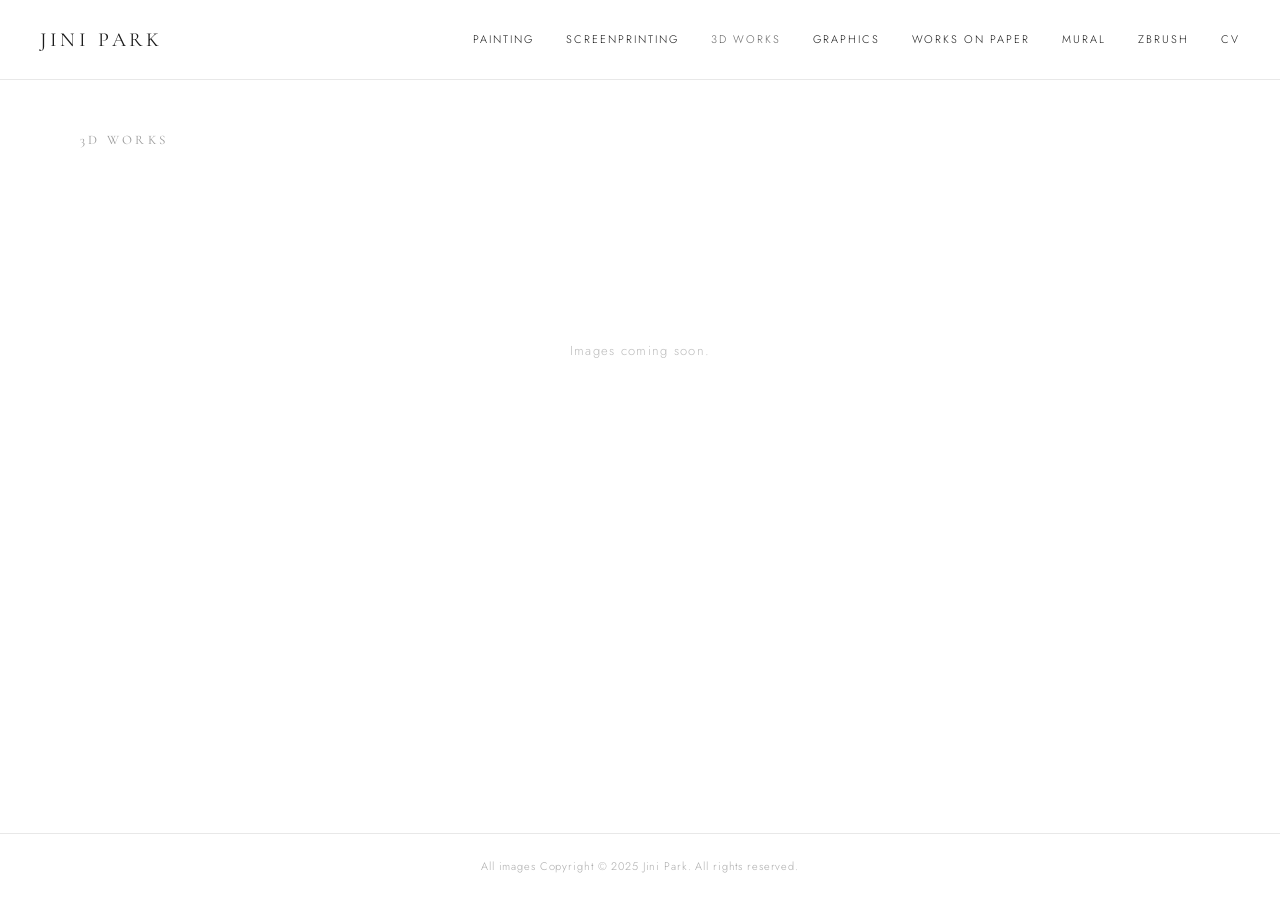
==== 3d.html @ a68b7911 "Add files via upload" ====
<!DOCTYPE html>
<html lang="en">
<head>
  <meta charset="UTF-8" />
  <meta name="viewport" content="width=device-width, initial-scale=1.0" />
  <title>3D Works | Jini Park</title>
  <link rel="stylesheet" href="css/style.css" />
</head>
<body>

  <header>
    <a class="site-logo" href="index.html">Jini Park</a>

    <button class="nav-toggle" aria-label="Toggle navigation" aria-expanded="false">
      <span></span><span></span><span></span>
    </button>

    <nav>
      <a href="paint.html">Painting</a>
      <a href="screenprint.html">Screenprinting</a>
      <a href="3d.html">3D Works</a>
      <a href="digital.html">Graphics</a>
      <a href="draw.html">Works on Paper</a>
      <a href="mural.html">Mural</a>
      <a href="zbrush.html">Zbrush</a>
      <a href="about.html">CV</a>
    </nav>
  </header>

  <main>
    <p class="page-title">3D Works</p>

    <div class="gallery-grid">
      <!-- Add 3D work images here -->
      <!-- Example:
      <div class="gallery-item">
        <img src="images/3d/work-title.jpg" alt="Work Title" loading="lazy" />
        <p class="gallery-item__caption">Work Title</p>
      </div>
      -->
    </div>

    <p class="gallery-placeholder">Images coming soon.</p>
  </main>

  <!-- Lightbox -->
  <div class="lightbox" role="dialog" aria-modal="true" aria-label="Image viewer">
    <button class="lightbox__close" aria-label="Close">&times;</button>
    <button class="lightbox__prev" aria-label="Previous">&#8592;</button>
    <div class="lightbox__inner">
      <img class="lightbox__img" src="" alt="" />
      <p class="lightbox__caption"></p>
    </div>
    <button class="lightbox__next" aria-label="Next">&#8594;</button>
  </div>

  <footer>
    <p>All images Copyright &copy; 2025 Jini Park. All rights reserved.</p>
  </footer>

  <script src="js/main.js"></script>
</body>
</html>
---- css/style.css ----
/* ─────────────────────────────────────────
   Jini Park – Portfolio Site
   ───────────────────────────────────────── */

@import url('https://fonts.googleapis.com/css2?family=Cormorant+Garamond:wght@300;400;500&family=Jost:wght@200;300;400&display=swap');

*, *::before, *::after {
  box-sizing: border-box;
  margin: 0;
  padding: 0;
}

:root {
  --bg: #ffffff;
  --text: #1a1a1a;
  --nav-text: #1a1a1a;
  --nav-hover: #666666;
  --accent: #1a1a1a;
  --font-heading: 'Cormorant Garamond', Georgia, serif;
  --font-body: 'Jost', Helvetica, Arial, sans-serif;
  --nav-height: 80px;
}

html {
  scroll-behavior: smooth;
}

body {
  background-color: var(--bg);
  color: var(--text);
  font-family: var(--font-body);
  font-weight: 300;
  font-size: 14px;
  line-height: 1.6;
  min-height: 100vh;
  display: flex;
  flex-direction: column;
}

/* ── Header / Nav ── */
header {
  position: sticky;
  top: 0;
  z-index: 100;
  background: var(--bg);
  border-bottom: 1px solid #e8e8e8;
  height: var(--nav-height);
  display: flex;
  align-items: center;
  justify-content: space-between;
  padding: 0 40px;
}

.site-logo {
  font-family: var(--font-heading);
  font-size: 20px;
  font-weight: 400;
  letter-spacing: 0.18em;
  text-transform: uppercase;
  color: var(--text);
  text-decoration: none;
  white-space: nowrap;
}

nav {
  display: flex;
  align-items: center;
  gap: 32px;
}

nav a {
  font-family: var(--font-body);
  font-size: 11px;
  font-weight: 300;
  letter-spacing: 0.18em;
  text-transform: uppercase;
  color: var(--nav-text);
  text-decoration: none;
  transition: color 0.2s;
  white-space: nowrap;
}

nav a:hover,
nav a.active {
  color: var(--nav-hover);
}

/* hamburger — mobile */
.nav-toggle {
  display: none;
  flex-direction: column;
  gap: 5px;
  cursor: pointer;
  background: none;
  border: none;
  padding: 4px;
}
.nav-toggle span {
  display: block;
  width: 24px;
  height: 1px;
  background: var(--text);
  transition: all 0.3s;
}
.nav-toggle.open span:nth-child(1) { transform: rotate(45deg) translate(4px, 4px); }
.nav-toggle.open span:nth-child(2) { opacity: 0; }
.nav-toggle.open span:nth-child(3) { transform: rotate(-45deg) translate(4px, -4px); }

/* ── Main ── */
main {
  flex: 1;
}

/* ── Homepage ── */
.home-intro {
  display: flex;
  align-items: flex-start;
  gap: 40px;
  padding: 60px 40px 40px;
  max-width: 1100px;
  margin: 0 auto;
}

.home-intro__photo {
  flex-shrink: 0;
  width: 160px;
}

.home-intro__photo img {
  width: 100%;
  display: block;
}

.home-intro__text {
  padding-top: 8px;
}

.home-intro__text h1 {
  font-family: var(--font-heading);
  font-size: 36px;
  font-weight: 300;
  letter-spacing: 0.12em;
  text-transform: uppercase;
  margin-bottom: 16px;
}

.home-intro__text p {
  font-size: 13px;
  font-weight: 300;
  color: #555;
  line-height: 1.8;
  max-width: 520px;
}

/* ── Featured Works (homepage) ── */
.featured-works {
  padding: 20px 40px 80px;
  max-width: 1100px;
  margin: 0 auto;
}

.featured-works__heading {
  font-family: var(--font-body);
  font-size: 10px;
  letter-spacing: 0.22em;
  text-transform: uppercase;
  color: #999;
  margin-bottom: 32px;
}

.featured-work {
  margin-bottom: 60px;
}

.featured-work img {
  width: 100%;
  max-width: 978px;
  display: block;
}

.featured-work__caption {
  margin-top: 12px;
  font-size: 12px;
  font-weight: 300;
  letter-spacing: 0.08em;
  color: #555;
  font-style: italic;
}

/* ── Gallery pages ── */
.page-title {
  padding: 50px 40px 30px;
  font-family: var(--font-heading);
  font-size: 13px;
  font-weight: 400;
  letter-spacing: 0.25em;
  text-transform: uppercase;
  color: #999;
  max-width: 1200px;
  margin: 0 auto;
}

.gallery-grid {
  column-count: 2;
  column-gap: 16px;
  padding: 0 40px 80px;
  max-width: 1200px;
  margin: 0 auto;
}

.gallery-grid--single {
  column-count: 1;
}

.gallery-item {
  break-inside: avoid;
  margin-bottom: 16px;
  overflow: hidden;
  cursor: pointer;
}

.gallery-item img {
  width: 100%;
  display: block;
  transition: opacity 0.3s;
}

.gallery-item:hover img {
  opacity: 0.88;
}

.gallery-item__caption {
  padding: 8px 0 0;
  font-size: 11px;
  letter-spacing: 0.06em;
  color: #888;
  font-style: italic;
}

/* placeholder for empty galleries */
.gallery-placeholder {
  padding: 80px 40px;
  text-align: center;
  color: #bbb;
  font-size: 13px;
  letter-spacing: 0.1em;
}

/* ── Lightbox ── */
.lightbox {
  display: none;
  position: fixed;
  inset: 0;
  background: rgba(0,0,0,0.92);
  z-index: 1000;
  align-items: center;
  justify-content: center;
}

.lightbox.open {
  display: flex;
}

.lightbox__inner {
  position: relative;
  max-width: 90vw;
  max-height: 90vh;
  display: flex;
  flex-direction: column;
  align-items: center;
}

.lightbox__img {
  max-width: 90vw;
  max-height: 85vh;
  object-fit: contain;
  display: block;
}

.lightbox__caption {
  margin-top: 12px;
  color: #ccc;
  font-size: 12px;
  letter-spacing: 0.08em;
  font-style: italic;
}

.lightbox__close {
  position: fixed;
  top: 24px;
  right: 28px;
  background: none;
  border: none;
  color: #fff;
  font-size: 28px;
  cursor: pointer;
  line-height: 1;
  opacity: 0.8;
  transition: opacity 0.2s;
}
.lightbox__close:hover { opacity: 1; }

.lightbox__prev,
.lightbox__next {
  position: fixed;
  top: 50%;
  transform: translateY(-50%);
  background: none;
  border: none;
  color: #fff;
  font-size: 32px;
  cursor: pointer;
  opacity: 0.6;
  transition: opacity 0.2s;
  padding: 16px;
}
.lightbox__prev:hover,
.lightbox__next:hover { opacity: 1; }
.lightbox__prev { left: 20px; }
.lightbox__next { right: 20px; }

/* ── CV / About ── */
.cv-wrapper {
  max-width: 760px;
  margin: 0 auto;
  padding: 50px 40px 100px;
}

.cv-photo {
  width: 160px;
  margin-bottom: 40px;
}

.cv-photo img {
  width: 100%;
  display: block;
}

.cv-name {
  font-family: var(--font-heading);
  font-size: 32px;
  font-weight: 300;
  letter-spacing: 0.15em;
  text-transform: uppercase;
  margin-bottom: 8px;
}

.cv-subtitle {
  font-size: 11px;
  letter-spacing: 0.2em;
  text-transform: uppercase;
  color: #999;
  margin-bottom: 40px;
}

.cv-statement {
  font-size: 14px;
  line-height: 1.9;
  color: #333;
  margin-bottom: 60px;
  border-left: 2px solid #e0e0e0;
  padding-left: 20px;
  font-style: italic;
}

.cv-section {
  margin-bottom: 48px;
}

.cv-section__title {
  font-family: var(--font-body);
  font-size: 10px;
  letter-spacing: 0.3em;
  text-transform: uppercase;
  color: #999;
  margin-bottom: 20px;
  padding-bottom: 8px;
  border-bottom: 1px solid #eee;
}

.cv-entry {
  margin-bottom: 18px;
}

.cv-entry__year {
  font-size: 11px;
  color: #999;
  margin-bottom: 3px;
  letter-spacing: 0.05em;
}

.cv-entry__title {
  font-size: 13px;
  font-weight: 400;
  color: #1a1a1a;
  margin-bottom: 2px;
}

.cv-entry__detail {
  font-size: 12px;
  color: #666;
}

/* ── Footer ── */
footer {
  border-top: 1px solid #e8e8e8;
  padding: 24px 40px;
  text-align: center;
  font-size: 11px;
  letter-spacing: 0.08em;
  color: #aaa;
}

/* ── Mobile Nav Drawer ── */
@media (max-width: 860px) {
  header { padding: 0 24px; }

  .nav-toggle { display: flex; }

  nav {
    display: none;
    position: fixed;
    top: var(--nav-height);
    left: 0;
    right: 0;
    background: var(--bg);
    flex-direction: column;
    align-items: flex-start;
    gap: 0;
    padding: 16px 24px 24px;
    border-bottom: 1px solid #e8e8e8;
    box-shadow: 0 4px 12px rgba(0,0,0,0.06);
  }

  nav.open { display: flex; }

  nav a {
    padding: 12px 0;
    width: 100%;
    border-bottom: 1px solid #f0f0f0;
    font-size: 12px;
  }

  nav a:last-child { border-bottom: none; }
}

@media (max-width: 768px) {
  .home-intro {
    flex-direction: column;
    padding: 40px 24px 20px;
  }

  .featured-works { padding: 20px 24px 60px; }

  .gallery-grid {
    column-count: 1;
    padding: 0 24px 60px;
  }

  .page-title { padding: 40px 24px 24px; }

  .cv-wrapper { padding: 40px 24px 80px; }

  footer { padding: 20px 24px; }
}
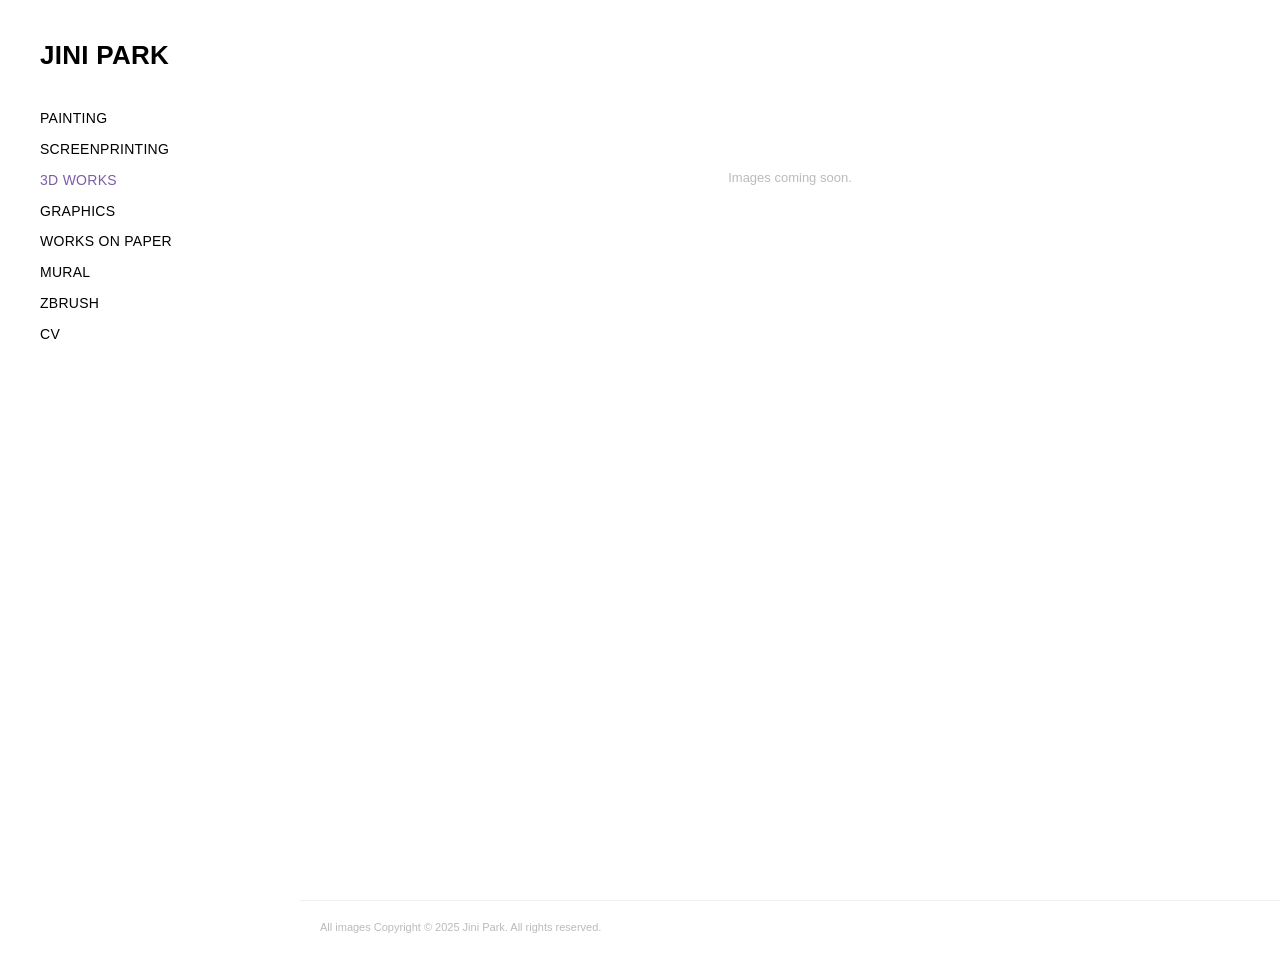
==== commit 1adb371e: "Rebuild site with sidebar layout matching original design" ====
--- a/3d.html
+++ b/3d.html
@@ -8,13 +8,12 @@
 </head>
 <body>
 
-  <header>
+  <button class="nav-toggle" aria-label="Toggle menu">
+    <span></span><span></span><span></span>
+  </button>
+
+  <aside class="sidebar">
     <a class="site-logo" href="index.html">Jini Park</a>
-
-    <button class="nav-toggle" aria-label="Toggle navigation" aria-expanded="false">
-      <span></span><span></span><span></span>
-    </button>
-
     <nav>
       <a href="paint.html">Painting</a>
       <a href="screenprint.html">Screenprinting</a>
@@ -25,38 +24,33 @@
       <a href="zbrush.html">Zbrush</a>
       <a href="about.html">CV</a>
     </nav>
-  </header>
+  </aside>
 
-  <main>
-    <p class="page-title">3D Works</p>
+  <main class="main-content">
+    <div class="gallery-grid">
 
-    <div class="gallery-grid">
-      <!-- Add 3D work images here -->
-      <!-- Example:
+      <!-- Add 3D work images below. Format:
       <div class="gallery-item">
-        <img src="images/3d/work-title.jpg" alt="Work Title" loading="lazy" />
-        <p class="gallery-item__caption">Work Title</p>
+        <img src="images/3d/filename.jpg" alt="Title" loading="lazy" />
+        <p class="gallery-item__caption">caption text</p>
       </div>
       -->
+
     </div>
-
     <p class="gallery-placeholder">Images coming soon.</p>
   </main>
 
-  <!-- Lightbox -->
-  <div class="lightbox" role="dialog" aria-modal="true" aria-label="Image viewer">
-    <button class="lightbox__close" aria-label="Close">&times;</button>
-    <button class="lightbox__prev" aria-label="Previous">&#8592;</button>
+  <div class="lightbox" role="dialog" aria-modal="true">
+    <button class="lightbox__close">&times;</button>
+    <button class="lightbox__prev">&#8592;</button>
     <div class="lightbox__inner">
       <img class="lightbox__img" src="" alt="" />
       <p class="lightbox__caption"></p>
     </div>
-    <button class="lightbox__next" aria-label="Next">&#8594;</button>
+    <button class="lightbox__next">&#8594;</button>
   </div>
 
-  <footer>
-    <p>All images Copyright &copy; 2025 Jini Park. All rights reserved.</p>
-  </footer>
+  <footer>All images Copyright &copy; 2025 Jini Park. All rights reserved.</footer>
 
   <script src="js/main.js"></script>
 </body>
--- a/css/style.css
+++ b/css/style.css
@@ -1,8 +1,6 @@
 /* ─────────────────────────────────────────
    Jini Park – Portfolio Site
    ───────────────────────────────────────── */
-
-@import url('https://fonts.googleapis.com/css2?family=Cormorant+Garamond:wght@300;400;500&family=Jost:wght@200;300;400&display=swap');
 
 *, *::before, *::after {
   box-sizing: border-box;
@@ -11,239 +9,197 @@
 }
 
 :root {
+  --sidebar-width: 300px;
   --bg: #ffffff;
-  --text: #1a1a1a;
-  --nav-text: #1a1a1a;
-  --nav-hover: #666666;
-  --accent: #1a1a1a;
-  --font-heading: 'Cormorant Garamond', Georgia, serif;
-  --font-body: 'Jost', Helvetica, Arial, sans-serif;
-  --nav-height: 80px;
-}
-
-html {
-  scroll-behavior: smooth;
-}
-
-body {
-  background-color: var(--bg);
+  --text: #000000;
+  --active: #7B5EA7;
+  --font: 'Helvetica Neue', Helvetica, Arial, sans-serif;
+  --gap: 10px;
+}
+
+html, body {
+  height: 100%;
+  background: var(--bg);
   color: var(--text);
-  font-family: var(--font-body);
-  font-weight: 300;
-  font-size: 14px;
-  line-height: 1.6;
-  min-height: 100vh;
+  font-family: var(--font);
+}
+
+/* ── Sidebar ── */
+.sidebar {
+  position: fixed;
+  top: 0;
+  left: 0;
+  width: var(--sidebar-width);
+  height: 100vh;
+  padding: 40px 40px 40px 40px;
   display: flex;
   flex-direction: column;
-}
-
-/* ── Header / Nav ── */
-header {
-  position: sticky;
-  top: 0;
-  z-index: 100;
+  z-index: 10;
   background: var(--bg);
-  border-bottom: 1px solid #e8e8e8;
-  height: var(--nav-height);
-  display: flex;
-  align-items: center;
-  justify-content: space-between;
-  padding: 0 40px;
+  overflow-y: auto;
 }
 
 .site-logo {
-  font-family: var(--font-heading);
-  font-size: 20px;
-  font-weight: 400;
-  letter-spacing: 0.18em;
-  text-transform: uppercase;
+  font-size: 26px;
+  font-weight: 700;
+  letter-spacing: 0.01em;
   color: var(--text);
   text-decoration: none;
-  white-space: nowrap;
+  text-transform: uppercase;
+  display: block;
+  margin-bottom: 32px;
+  line-height: 1.2;
 }
 
 nav {
   display: flex;
-  align-items: center;
-  gap: 32px;
+  flex-direction: column;
+  gap: 0;
 }
 
 nav a {
-  font-family: var(--font-body);
-  font-size: 11px;
-  font-weight: 300;
-  letter-spacing: 0.18em;
-  text-transform: uppercase;
-  color: var(--nav-text);
+  font-size: 14px;
+  font-weight: 400;
+  text-transform: uppercase;
+  letter-spacing: 0.02em;
+  color: var(--text);
   text-decoration: none;
-  transition: color 0.2s;
-  white-space: nowrap;
-}
-
-nav a:hover,
+  line-height: 2.2;
+}
+
+nav a:hover {
+  color: var(--active);
+}
+
 nav a.active {
-  color: var(--nav-hover);
-}
-
-/* hamburger — mobile */
-.nav-toggle {
-  display: none;
-  flex-direction: column;
-  gap: 5px;
-  cursor: pointer;
-  background: none;
-  border: none;
-  padding: 4px;
-}
-.nav-toggle span {
-  display: block;
-  width: 24px;
-  height: 1px;
-  background: var(--text);
-  transition: all 0.3s;
-}
-.nav-toggle.open span:nth-child(1) { transform: rotate(45deg) translate(4px, 4px); }
-.nav-toggle.open span:nth-child(2) { opacity: 0; }
-.nav-toggle.open span:nth-child(3) { transform: rotate(-45deg) translate(4px, -4px); }
-
-/* ── Main ── */
-main {
-  flex: 1;
+  color: var(--active);
+}
+
+/* ── Main content ── */
+.main-content {
+  margin-left: var(--sidebar-width);
+  min-height: 100vh;
 }
 
 /* ── Homepage ── */
-.home-intro {
-  display: flex;
-  align-items: flex-start;
-  gap: 40px;
-  padding: 60px 40px 40px;
-  max-width: 1100px;
-  margin: 0 auto;
-}
-
-.home-intro__photo {
-  flex-shrink: 0;
-  width: 160px;
-}
-
-.home-intro__photo img {
+.home-gallery {
+  padding: 40px 30px 60px 20px;
+}
+
+.home-featured {
+  margin-bottom: 20px;
+}
+
+.home-featured img {
   width: 100%;
   display: block;
 }
 
-.home-intro__text {
-  padding-top: 8px;
-}
-
-.home-intro__text h1 {
-  font-family: var(--font-heading);
-  font-size: 36px;
-  font-weight: 300;
-  letter-spacing: 0.12em;
-  text-transform: uppercase;
-  margin-bottom: 16px;
-}
-
-.home-intro__text p {
-  font-size: 13px;
-  font-weight: 300;
-  color: #555;
-  line-height: 1.8;
-  max-width: 520px;
-}
-
-/* ── Featured Works (homepage) ── */
-.featured-works {
-  padding: 20px 40px 80px;
-  max-width: 1100px;
-  margin: 0 auto;
-}
-
-.featured-works__heading {
-  font-family: var(--font-body);
-  font-size: 10px;
-  letter-spacing: 0.22em;
-  text-transform: uppercase;
-  color: #999;
-  margin-bottom: 32px;
-}
-
-.featured-work {
-  margin-bottom: 60px;
-}
-
-.featured-work img {
-  width: 100%;
-  max-width: 978px;
-  display: block;
-}
-
-.featured-work__caption {
-  margin-top: 12px;
-  font-size: 12px;
-  font-weight: 300;
-  letter-spacing: 0.08em;
-  color: #555;
-  font-style: italic;
-}
-
-/* ── Gallery pages ── */
-.page-title {
-  padding: 50px 40px 30px;
-  font-family: var(--font-heading);
-  font-size: 13px;
-  font-weight: 400;
-  letter-spacing: 0.25em;
-  text-transform: uppercase;
-  color: #999;
-  max-width: 1200px;
-  margin: 0 auto;
-}
-
+/* ── Gallery grid (all gallery pages) ── */
 .gallery-grid {
-  column-count: 2;
-  column-gap: 16px;
-  padding: 0 40px 80px;
-  max-width: 1200px;
-  margin: 0 auto;
-}
-
-.gallery-grid--single {
-  column-count: 1;
+  column-count: 3;
+  column-gap: var(--gap);
+  padding: 30px 20px 60px 20px;
 }
 
 .gallery-item {
   break-inside: avoid;
-  margin-bottom: 16px;
-  overflow: hidden;
-  cursor: pointer;
+  margin-bottom: var(--gap);
+  display: inline-block;
+  width: 100%;
 }
 
 .gallery-item img {
   width: 100%;
   display: block;
-  transition: opacity 0.3s;
-}
-
-.gallery-item:hover img {
+  cursor: pointer;
+  transition: opacity 0.2s;
+}
+
+.gallery-item img:hover {
   opacity: 0.88;
 }
 
 .gallery-item__caption {
-  padding: 8px 0 0;
+  text-align: center;
   font-size: 11px;
-  letter-spacing: 0.06em;
-  color: #888;
-  font-style: italic;
-}
-
-/* placeholder for empty galleries */
+  font-weight: 400;
+  color: #222;
+  padding: 8px 6px 4px;
+  line-height: 1.5;
+}
+
+/* placeholder */
 .gallery-placeholder {
-  padding: 80px 40px;
+  padding: 80px 20px;
   text-align: center;
   color: #bbb;
   font-size: 13px;
+}
+
+/* ── CV / About ── */
+.cv-wrapper {
+  padding: 40px 60px 100px 20px;
+  max-width: 680px;
+}
+
+.cv-name {
+  font-size: 26px;
+  font-weight: 700;
+  text-transform: uppercase;
+  letter-spacing: 0.01em;
+  margin-bottom: 6px;
+}
+
+.cv-subtitle {
+  font-size: 12px;
+  text-transform: uppercase;
   letter-spacing: 0.1em;
+  color: #888;
+  margin-bottom: 36px;
+}
+
+.cv-statement {
+  font-size: 13px;
+  line-height: 1.9;
+  color: #333;
+  margin-bottom: 48px;
+}
+
+.cv-section {
+  margin-bottom: 40px;
+}
+
+.cv-section__title {
+  font-size: 10px;
+  letter-spacing: 0.25em;
+  text-transform: uppercase;
+  color: #999;
+  margin-bottom: 16px;
+  padding-bottom: 6px;
+  border-bottom: 1px solid #eee;
+}
+
+.cv-entry {
+  margin-bottom: 14px;
+}
+
+.cv-entry__year {
+  font-size: 11px;
+  color: #999;
+  margin-bottom: 2px;
+}
+
+.cv-entry__title {
+  font-size: 13px;
+  font-weight: 500;
+  color: #111;
+  margin-bottom: 2px;
+}
+
+.cv-entry__detail {
+  font-size: 12px;
+  color: #666;
 }
 
 /* ── Lightbox ── */
@@ -278,25 +234,23 @@
 }
 
 .lightbox__caption {
-  margin-top: 12px;
+  margin-top: 10px;
   color: #ccc;
-  font-size: 12px;
-  letter-spacing: 0.08em;
-  font-style: italic;
+  font-size: 11px;
+  text-align: center;
 }
 
 .lightbox__close {
   position: fixed;
-  top: 24px;
-  right: 28px;
+  top: 20px;
+  right: 24px;
   background: none;
   border: none;
   color: #fff;
-  font-size: 28px;
+  font-size: 32px;
   cursor: pointer;
   line-height: 1;
   opacity: 0.8;
-  transition: opacity 0.2s;
 }
 .lightbox__close:hover { opacity: 1; }
 
@@ -308,158 +262,82 @@
   background: none;
   border: none;
   color: #fff;
-  font-size: 32px;
+  font-size: 36px;
   cursor: pointer;
-  opacity: 0.6;
-  transition: opacity 0.2s;
+  opacity: 0.5;
   padding: 16px;
 }
-.lightbox__prev:hover,
-.lightbox__next:hover { opacity: 1; }
-.lightbox__prev { left: 20px; }
-.lightbox__next { right: 20px; }
-
-/* ── CV / About ── */
-.cv-wrapper {
-  max-width: 760px;
-  margin: 0 auto;
-  padding: 50px 40px 100px;
-}
-
-.cv-photo {
-  width: 160px;
-  margin-bottom: 40px;
-}
-
-.cv-photo img {
-  width: 100%;
-  display: block;
-}
-
-.cv-name {
-  font-family: var(--font-heading);
-  font-size: 32px;
-  font-weight: 300;
-  letter-spacing: 0.15em;
-  text-transform: uppercase;
-  margin-bottom: 8px;
-}
-
-.cv-subtitle {
-  font-size: 11px;
-  letter-spacing: 0.2em;
-  text-transform: uppercase;
-  color: #999;
-  margin-bottom: 40px;
-}
-
-.cv-statement {
-  font-size: 14px;
-  line-height: 1.9;
-  color: #333;
-  margin-bottom: 60px;
-  border-left: 2px solid #e0e0e0;
-  padding-left: 20px;
-  font-style: italic;
-}
-
-.cv-section {
-  margin-bottom: 48px;
-}
-
-.cv-section__title {
-  font-family: var(--font-body);
-  font-size: 10px;
-  letter-spacing: 0.3em;
-  text-transform: uppercase;
-  color: #999;
-  margin-bottom: 20px;
-  padding-bottom: 8px;
-  border-bottom: 1px solid #eee;
-}
-
-.cv-entry {
-  margin-bottom: 18px;
-}
-
-.cv-entry__year {
-  font-size: 11px;
-  color: #999;
-  margin-bottom: 3px;
-  letter-spacing: 0.05em;
-}
-
-.cv-entry__title {
-  font-size: 13px;
-  font-weight: 400;
-  color: #1a1a1a;
-  margin-bottom: 2px;
-}
-
-.cv-entry__detail {
-  font-size: 12px;
-  color: #666;
-}
+.lightbox__prev:hover, .lightbox__next:hover { opacity: 1; }
+.lightbox__prev { left: 12px; }
+.lightbox__next { right: 12px; }
 
 /* ── Footer ── */
 footer {
-  border-top: 1px solid #e8e8e8;
-  padding: 24px 40px;
-  text-align: center;
+  margin-left: var(--sidebar-width);
+  padding: 20px 20px 20px 20px;
   font-size: 11px;
-  letter-spacing: 0.08em;
-  color: #aaa;
-}
-
-/* ── Mobile Nav Drawer ── */
+  color: #bbb;
+  border-top: 1px solid #f0f0f0;
+}
+
+/* ── Mobile ── */
+.nav-toggle {
+  display: none;
+  position: fixed;
+  top: 16px;
+  left: 16px;
+  z-index: 200;
+  background: none;
+  border: none;
+  cursor: pointer;
+  flex-direction: column;
+  gap: 5px;
+  padding: 4px;
+}
+.nav-toggle span {
+  display: block;
+  width: 22px;
+  height: 1.5px;
+  background: #000;
+  transition: all 0.3s;
+}
+.nav-toggle.open span:nth-child(1) { transform: rotate(45deg) translate(4px, 5px); }
+.nav-toggle.open span:nth-child(2) { opacity: 0; }
+.nav-toggle.open span:nth-child(3) { transform: rotate(-45deg) translate(4px, -5px); }
+
 @media (max-width: 860px) {
-  header { padding: 0 24px; }
+  :root { --sidebar-width: 0px; }
 
   .nav-toggle { display: flex; }
 
-  nav {
-    display: none;
-    position: fixed;
-    top: var(--nav-height);
-    left: 0;
-    right: 0;
-    background: var(--bg);
-    flex-direction: column;
-    align-items: flex-start;
-    gap: 0;
-    padding: 16px 24px 24px;
-    border-bottom: 1px solid #e8e8e8;
-    box-shadow: 0 4px 12px rgba(0,0,0,0.06);
-  }
-
-  nav.open { display: flex; }
-
-  nav a {
-    padding: 12px 0;
-    width: 100%;
-    border-bottom: 1px solid #f0f0f0;
-    font-size: 12px;
-  }
-
-  nav a:last-child { border-bottom: none; }
-}
-
-@media (max-width: 768px) {
-  .home-intro {
-    flex-direction: column;
-    padding: 40px 24px 20px;
-  }
-
-  .featured-works { padding: 20px 24px 60px; }
-
+  .sidebar {
+    width: 260px;
+    transform: translateX(-100%);
+    transition: transform 0.3s;
+    box-shadow: 2px 0 16px rgba(0,0,0,0.08);
+  }
+
+  .sidebar.open {
+    transform: translateX(0);
+  }
+
+  .main-content,
+  footer {
+    margin-left: 0;
+  }
+
+  .gallery-grid {
+    column-count: 2;
+    padding: 60px 12px 40px;
+  }
+
+  .home-gallery {
+    padding: 60px 12px 40px;
+  }
+}
+
+@media (max-width: 500px) {
   .gallery-grid {
     column-count: 1;
-    padding: 0 24px 60px;
-  }
-
-  .page-title { padding: 40px 24px 24px; }
-
-  .cv-wrapper { padding: 40px 24px 80px; }
-
-  footer { padding: 20px 24px; }
-}
+  }
+}
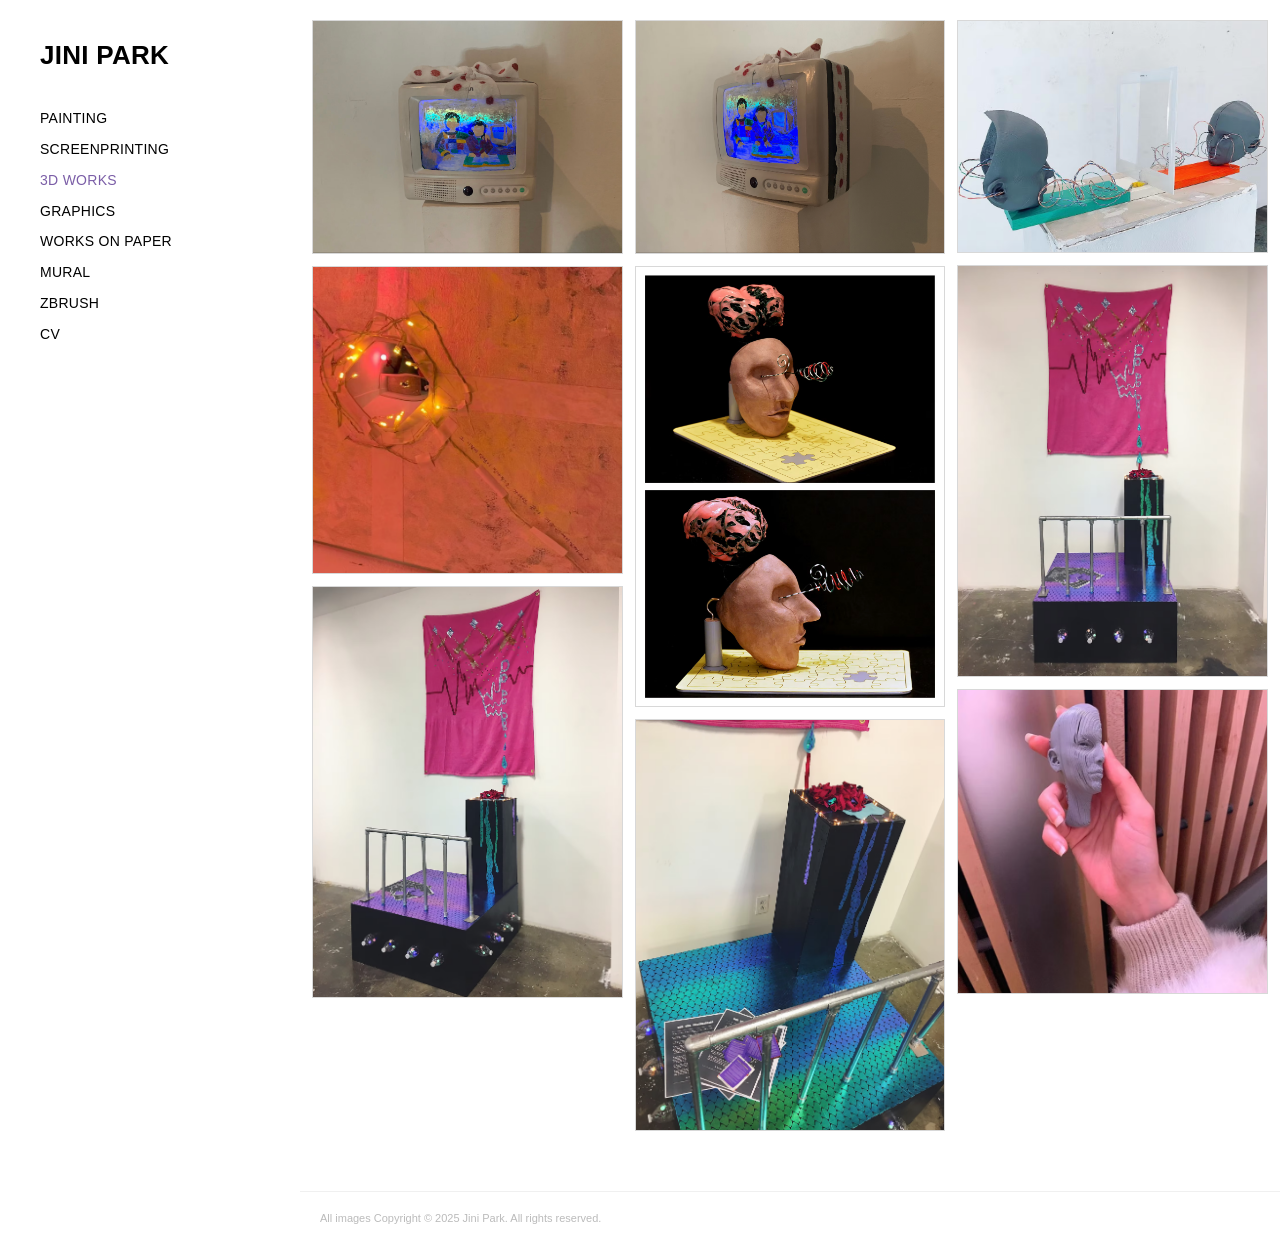
==== commit df989031: "auto: update site files" ====
--- a/3d.html
+++ b/3d.html
@@ -29,25 +29,57 @@
   <main class="main-content">
     <div class="gallery-grid">
 
-      <!-- Add 3D work images below. Format:
-      <div class="gallery-item">
-        <img src="images/3d/filename.jpg" alt="Title" loading="lazy" />
-        <p class="gallery-item__caption">caption text</p>
+      <!-- LEFT COLUMN: 1, 4, 7 -->
+      <div class="gallery-col">
+        <div class="gallery-item">
+          <img src="images/3D works/1.png" alt="3D Works" loading="eager" />
+        </div>
+        <div class="gallery-item">
+          <img src="images/3D works/4.png" alt="3D Works" loading="lazy" />
+        </div>
+        <div class="gallery-item">
+          <img src="images/3D works/7.png" alt="3D Works" loading="lazy" />
+        </div>
       </div>
-      -->
+
+      <!-- MIDDLE COLUMN: 2, 5, 8 -->
+      <div class="gallery-col">
+        <div class="gallery-item">
+          <img src="images/3D works/2.png" alt="3D Works" loading="eager" />
+        </div>
+        <div class="gallery-item">
+          <img src="images/3D works/5.png" alt="3D Works" loading="lazy" />
+        </div>
+        <div class="gallery-item">
+          <img src="images/3D works/8.png" alt="3D Works" loading="lazy" />
+        </div>
+      </div>
+
+      <!-- RIGHT COLUMN: 3, 6, 9 -->
+      <div class="gallery-col">
+        <div class="gallery-item">
+          <img src="images/3D works/3.png" alt="3D Works" loading="eager" />
+        </div>
+        <div class="gallery-item">
+          <img src="images/3D works/6.png" alt="3D Works" loading="lazy" />
+        </div>
+        <div class="gallery-item">
+          <img src="images/3D works/9.png" alt="3D Works" loading="lazy" />
+        </div>
+      </div>
 
     </div>
-    <p class="gallery-placeholder">Images coming soon.</p>
   </main>
 
   <div class="lightbox" role="dialog" aria-modal="true">
-    <button class="lightbox__close">&times;</button>
-    <button class="lightbox__prev">&#8592;</button>
+    <button class="lightbox__close">&#10005;</button>
+    <button class="lightbox__prev">&#8249;</button>
     <div class="lightbox__inner">
       <img class="lightbox__img" src="" alt="" />
+      <p class="lightbox__title"></p>
       <p class="lightbox__caption"></p>
     </div>
-    <button class="lightbox__next">&#8594;</button>
+    <button class="lightbox__next">&#8250;</button>
   </div>
 
   <footer>All images Copyright &copy; 2025 Jini Park. All rights reserved.</footer>
--- a/css/style.css
+++ b/css/style.css
@@ -97,16 +97,23 @@
 
 /* ── Gallery grid (all gallery pages) ── */
 .gallery-grid {
-  column-count: 3;
-  column-gap: var(--gap);
-  padding: 30px 20px 60px 20px;
+  display: flex;
+  align-items: flex-start;
+  gap: 12px;
+  padding: 20px 12px 60px 12px;
+}
+
+.gallery-col {
+  flex: 1;
+  display: flex;
+  flex-direction: column;
+  gap: 12px;
 }
 
 .gallery-item {
-  break-inside: avoid;
-  margin-bottom: var(--gap);
-  display: inline-block;
   width: 100%;
+  border: 1px solid #d8d8d8;
+  background: #fff;
 }
 
 .gallery-item img {
@@ -118,6 +125,11 @@
 
 .gallery-item img:hover {
   opacity: 0.88;
+}
+
+.gallery-video {
+  width: 100%;
+  display: block;
 }
 
 .gallery-item__caption {
@@ -125,8 +137,8 @@
   font-size: 11px;
   font-weight: 400;
   color: #222;
-  padding: 8px 6px 4px;
-  line-height: 1.5;
+  padding: 10px 10px 12px;
+  line-height: 1.6;
 }
 
 /* placeholder */
@@ -206,8 +218,11 @@
 .lightbox {
   display: none;
   position: fixed;
-  inset: 0;
-  background: rgba(0,0,0,0.92);
+  top: 0;
+  right: 0;
+  bottom: 0;
+  left: 0;
+  background: rgba(0,0,0,0.88);
   z-index: 1000;
   align-items: center;
   justify-content: center;
@@ -219,7 +234,7 @@
 
 .lightbox__inner {
   position: relative;
-  max-width: 90vw;
+  max-width: 78vw;
   max-height: 90vh;
   display: flex;
   flex-direction: column;
@@ -227,30 +242,44 @@
 }
 
 .lightbox__img {
-  max-width: 90vw;
-  max-height: 85vh;
+  max-width: 78vw;
+  max-height: 80vh;
   object-fit: contain;
   display: block;
 }
 
+.lightbox__title {
+  margin-top: 14px;
+  color: #fff;
+  font-size: 15px;
+  font-weight: 400;
+  text-align: center;
+  letter-spacing: 0.02em;
+  max-width: 600px;
+}
+
 .lightbox__caption {
-  margin-top: 10px;
-  color: #ccc;
+  margin-top: 5px;
+  color: #aaa;
   font-size: 11px;
   text-align: center;
+  line-height: 1.7;
+  letter-spacing: 0.01em;
+  max-width: 600px;
 }
 
 .lightbox__close {
   position: fixed;
-  top: 20px;
-  right: 24px;
+  top: 22px;
+  right: 28px;
   background: none;
   border: none;
   color: #fff;
-  font-size: 32px;
+  font-size: 28px;
   cursor: pointer;
   line-height: 1;
-  opacity: 0.8;
+  opacity: 0.7;
+  font-weight: 300;
 }
 .lightbox__close:hover { opacity: 1; }
 
@@ -262,14 +291,15 @@
   background: none;
   border: none;
   color: #fff;
-  font-size: 36px;
+  font-size: 28px;
   cursor: pointer;
-  opacity: 0.5;
-  padding: 16px;
+  opacity: 0.45;
+  padding: 20px 16px;
+  font-weight: 300;
 }
 .lightbox__prev:hover, .lightbox__next:hover { opacity: 1; }
-.lightbox__prev { left: 12px; }
-.lightbox__next { right: 12px; }
+.lightbox__prev { left: 8px; }
+.lightbox__next { right: 8px; }
 
 /* ── Footer ── */
 footer {
@@ -327,8 +357,11 @@
   }
 
   .gallery-grid {
-    column-count: 2;
-    padding: 60px 12px 40px;
+    padding: 60px 8px 40px;
+  }
+
+  .gallery-col:last-child {
+    display: none;
   }
 
   .home-gallery {
@@ -338,6 +371,10 @@
 
 @media (max-width: 500px) {
   .gallery-grid {
-    column-count: 1;
-  }
-}
+    flex-direction: column;
+  }
+
+  .gallery-col:last-child {
+    display: flex;
+  }
+}
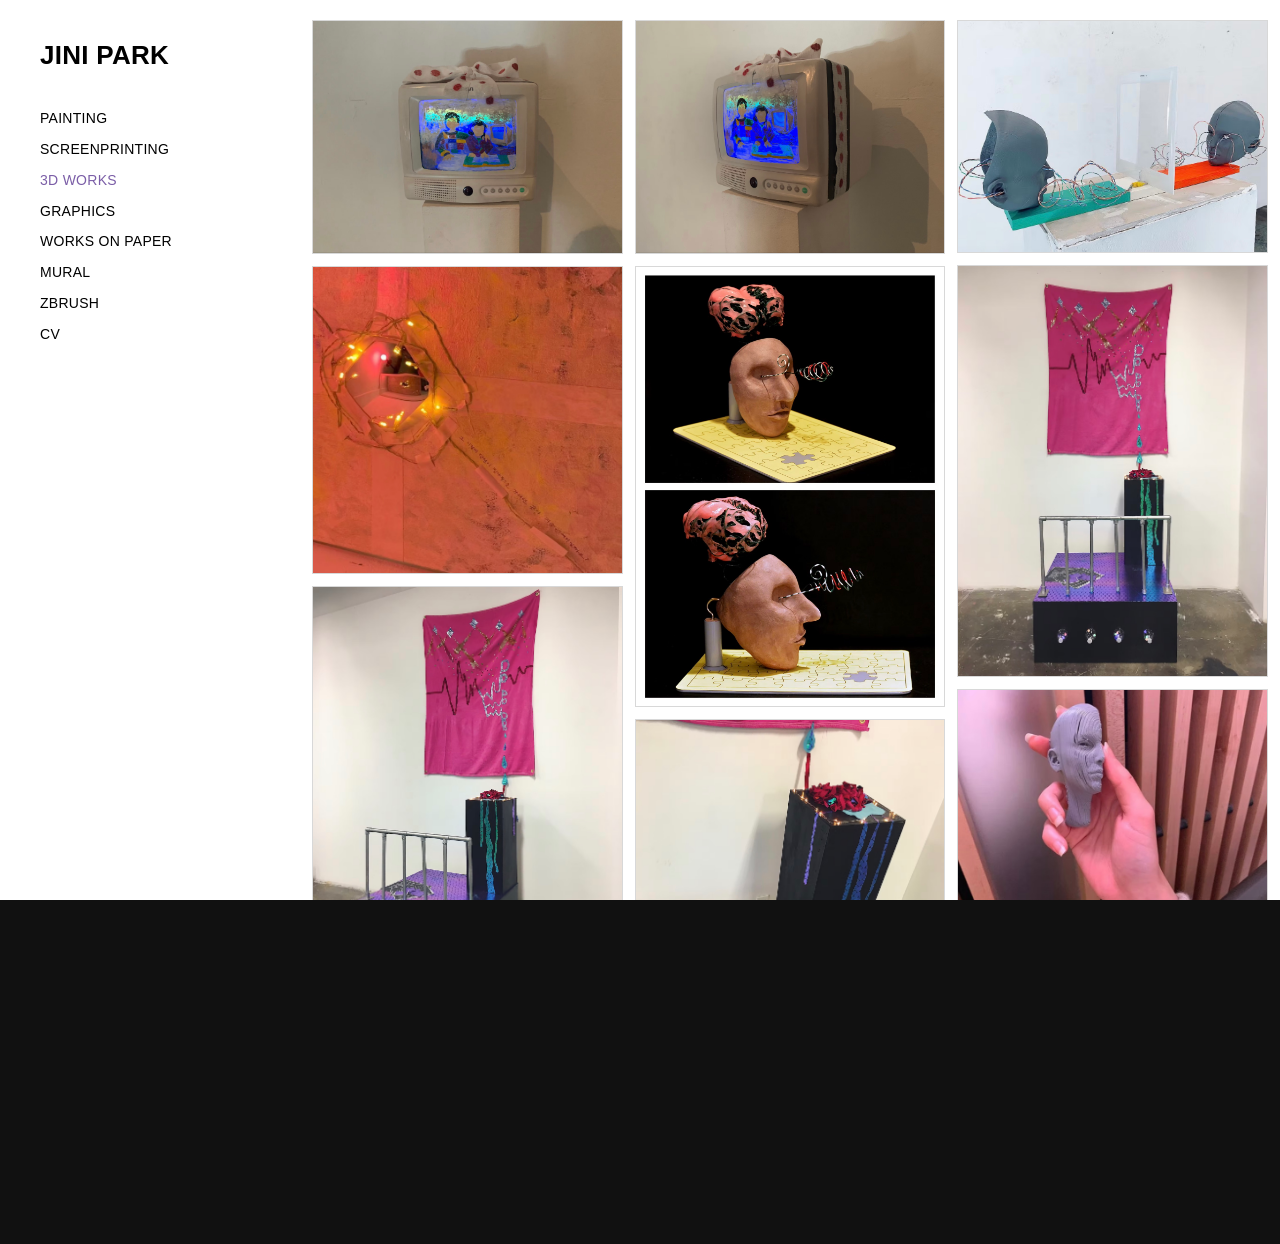
==== commit 8b134016: "Optimize images: resize to 2000px, convert PNG/HEIC to JPEG (~95% smaller, faster load)" ====
--- a/3d.html
+++ b/3d.html
@@ -32,39 +32,39 @@
       <!-- LEFT COLUMN: 1, 4, 7 -->
       <div class="gallery-col">
         <div class="gallery-item">
-          <img src="images/3D works/1.png" alt="3D Works" loading="eager" />
+          <img src="images/3D works/1.jpg" alt="3D Works" loading="eager" />
         </div>
         <div class="gallery-item">
-          <img src="images/3D works/4.png" alt="3D Works" loading="lazy" />
+          <img src="images/3D works/4.jpg" alt="3D Works" loading="lazy" />
         </div>
         <div class="gallery-item">
-          <img src="images/3D works/7.png" alt="3D Works" loading="lazy" />
+          <img src="images/3D works/7.jpg" alt="3D Works" loading="lazy" />
         </div>
       </div>
 
       <!-- MIDDLE COLUMN: 2, 5, 8 -->
       <div class="gallery-col">
         <div class="gallery-item">
-          <img src="images/3D works/2.png" alt="3D Works" loading="eager" />
+          <img src="images/3D works/2.jpg" alt="3D Works" loading="eager" />
         </div>
         <div class="gallery-item">
-          <img src="images/3D works/5.png" alt="3D Works" loading="lazy" />
+          <img src="images/3D works/5.jpg" alt="3D Works" loading="lazy" />
         </div>
         <div class="gallery-item">
-          <img src="images/3D works/8.png" alt="3D Works" loading="lazy" />
+          <img src="images/3D works/8.jpg" alt="3D Works" loading="lazy" />
         </div>
       </div>
 
       <!-- RIGHT COLUMN: 3, 6, 9 -->
       <div class="gallery-col">
         <div class="gallery-item">
-          <img src="images/3D works/3.png" alt="3D Works" loading="eager" />
+          <img src="images/3D works/3.jpg" alt="3D Works" loading="eager" />
         </div>
         <div class="gallery-item">
-          <img src="images/3D works/6.png" alt="3D Works" loading="lazy" />
+          <img src="images/3D works/6.jpg" alt="3D Works" loading="lazy" />
         </div>
         <div class="gallery-item">
-          <img src="images/3D works/9.png" alt="3D Works" loading="lazy" />
+          <img src="images/3D works/9.jpg" alt="3D Works" loading="lazy" />
         </div>
       </div>
 
--- a/css/style.css
+++ b/css/style.css
@@ -176,6 +176,10 @@
   line-height: 1.9;
   color: #333;
   margin-bottom: 48px;
+}
+
+.cv-statement p + p {
+  margin-top: 16px;
 }
 
 .cv-section {
@@ -301,6 +305,49 @@
 .lightbox__prev { left: 8px; }
 .lightbox__next { right: 8px; }
 
+/* ── Page transition panels ── */
+.pc-top,
+.pc-bottom {
+  position: fixed;
+  left: 0;
+  right: 0;
+  height: 50%;
+  background: #111;
+  z-index: 9999;
+  pointer-events: none;
+  transition: transform 0.65s cubic-bezier(0.87, 0, 0.13, 1);
+}
+.pc-top {
+  top: 0;
+  transform: translateY(-100%);
+  border-bottom: 1px solid #7B5EA7;
+}
+.pc-bottom {
+  bottom: 0;
+  transform: translateY(100%);
+}
+.pc-top.closed  { transform: translateY(0); }
+.pc-bottom.closed { transform: translateY(0); }
+
+.pc-label {
+  position: fixed;
+  top: 50%;
+  left: 50%;
+  transform: translate(-50%, -50%);
+  z-index: 10000;
+  color: #fff;
+  font-family: var(--font);
+  font-size: clamp(13px, 2.5vw, 22px);
+  font-weight: 300;
+  letter-spacing: 0.35em;
+  text-transform: uppercase;
+  opacity: 0;
+  transition: opacity 0.3s ease;
+  pointer-events: none;
+  white-space: nowrap;
+}
+.pc-label.visible { opacity: 1; }
+
 /* ── Footer ── */
 footer {
   margin-left: var(--sidebar-width);
@@ -358,23 +405,18 @@
 
   .gallery-grid {
     padding: 60px 8px 40px;
-  }
-
-  .gallery-col:last-child {
-    display: none;
+    flex-direction: column;
+  }
+
+  .gallery-col {
+    display: contents;
+  }
+
+  .gallery-item {
+    order: var(--o, 999);
   }
 
   .home-gallery {
     padding: 60px 12px 40px;
   }
 }
-
-@media (max-width: 500px) {
-  .gallery-grid {
-    flex-direction: column;
-  }
-
-  .gallery-col:last-child {
-    display: flex;
-  }
-}
